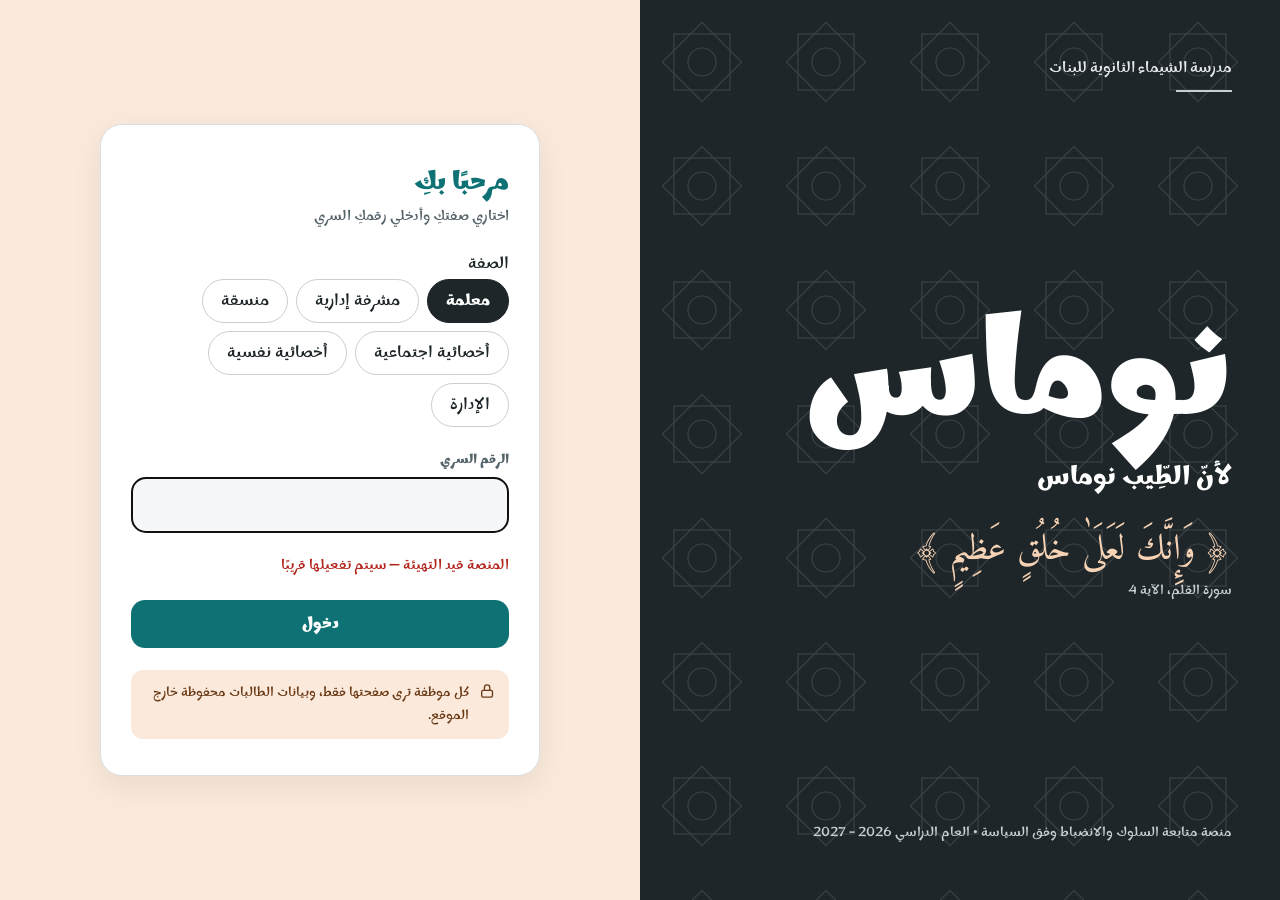
==== index.html @ 76bcd77a "منصة نوماس: الإصدار الأول — الأدوار والسياسة والرسائل ولوحة التحكم والتقرير الشهري Co-Authored-By: C" ====
<!doctype html>
<html lang="ar" dir="rtl">
<head>
<meta charset="utf-8">
<meta name="viewport" content="width=device-width, initial-scale=1, viewport-fit=cover">
<title>نوماس — متابعة السلوك والانضباط</title>
<meta name="description" content="منصة نوماس لمتابعة السلوك والانضباط — مدرسة الشيماء الثانوية للبنات">
<meta name="theme-color" content="#1E2629">
<link rel="manifest" href="manifest.webmanifest">
<link rel="icon" href="icons/icon-192.png">
<link rel="apple-touch-icon" href="icons/icon-192.png">
<meta name="apple-mobile-web-app-capable" content="yes">
<meta name="apple-mobile-web-app-title" content="نوماس">
<link rel="preconnect" href="https://fonts.googleapis.com">
<link rel="preconnect" href="https://fonts.gstatic.com" crossorigin>
<link href="https://fonts.googleapis.com/css2?family=Marhey:wght@300..700&family=Amiri:wght@400;700&display=swap" rel="stylesheet">
<link rel="stylesheet" href="style.css">
</head>
<body>
<div id="app"></div>
<noscript>يلزم تفعيل JavaScript لاستخدام منصة نوماس.</noscript>
<script src="config.js"></script>
<script src="app.js"></script>
</body>
</html>
---- style.css ----
/* منصة نوماس — الهوية: الفحمي والفيروز والمشمش • خط مرهي */
:root{
  --ink:#1E2629; --char:#1E2629; --char2:#2A3438;
  --tq:#0E7275; --tq-d:#0B5C5F; --tq-l:#DDF1F1; --tq-b:#18A0A4;
  --ap:#F7D3B5; --ap-l:#FBEADB; --ap-b:#F2CFB0; --ap-ink:#6B3A16;
  --sil:#C9CED3; --sil-l:#E6E9EC; --bg:#F7F6F4; --card:#FFFFFF; --mut:#55636A;
  --red:#B3261E; --red-l:#FBE4E2; --ok:#1E6B52; --ok-l:#E3F2EC; --warn:#8A5A00; --warn-l:#FFF2D6;
  --r:16px; --shadow:0 10px 30px rgba(30,38,41,.08);
}
*{box-sizing:border-box}
html,body{margin:0;background:var(--bg);color:var(--ink);font-family:'Marhey',system-ui,sans-serif;font-size:16px;line-height:1.7}
body{min-height:100vh}
button,input,select,textarea{font-family:inherit;font-size:16px;color:inherit}
a{color:var(--tq)}
.hidden{display:none!important}
.verse{font-family:'Amiri',serif}

/* ---------- الدخول ---------- */
.login{min-height:100vh;display:flex;flex-wrap:wrap}
.brand{flex:1 1 420px;background:var(--char);color:#fff;position:relative;overflow:hidden;padding:56px 48px;display:flex;flex-direction:column;justify-content:space-between;gap:32px}
.brand .pat{position:absolute;inset:0;opacity:.14;pointer-events:none}
.brand .school{position:relative;color:var(--sil-l);font-size:15px}
.brand .school::after{content:"";display:block;width:56px;height:2px;background:var(--sil);margin-top:8px}
.brand h1{position:relative;margin:0;font-size:clamp(84px,12vw,140px);line-height:1;font-weight:700}
.brand .tag{position:relative;font-size:clamp(20px,2.6vw,26px);font-weight:600;margin-top:4px}
.brand .verse{position:relative;font-size:clamp(24px,3vw,36px);color:var(--ap);line-height:1.6}
.brand .vref{position:relative;font-size:13px;color:var(--sil)}
.brand .foot{position:relative;font-size:13px;color:var(--sil)}
.login-side{flex:1 1 420px;background:var(--ap-l);display:flex;align-items:center;justify-content:center;padding:32px 16px}
.login-card{width:min(440px,100%);background:#fff;border:1px solid #DADFE3;border-radius:22px;padding:36px 30px;display:flex;flex-direction:column;gap:22px;box-shadow:var(--shadow)}
.login-card h2{margin:0;font-size:26px;color:var(--tq)}
.pills{display:flex;flex-wrap:wrap;gap:8px}
.pill{min-height:44px;padding:0 18px;border-radius:22px;border:1.5px solid var(--sil);background:#fff;cursor:pointer}
.pill[aria-pressed="true"]{background:var(--char);border-color:var(--char);color:#fff;font-weight:600}
.pin{height:56px;border:1.5px solid var(--sil);border-radius:14px;background:#F6F7F8;text-align:center;font-size:24px;letter-spacing:12px;width:100%}
.note{display:flex;gap:10px;align-items:flex-start;padding:12px 14px;border-radius:12px;background:var(--ap-l);color:var(--ap-ink);font-size:13px}

/* ---------- عام ---------- */
.btn{min-height:48px;padding:0 22px;border:none;border-radius:14px;background:var(--tq);color:#fff;font-weight:700;cursor:pointer;display:inline-flex;align-items:center;justify-content:center;gap:8px}
.btn:hover{background:var(--tq-d)}
.btn:disabled{opacity:.55;cursor:default}
.btn.sec{background:#fff;color:var(--ink);border:1.5px solid var(--sil);font-weight:600}
.btn.sec:hover{background:var(--bg)}
.btn.dark{background:var(--char)}
.btn.sm{min-height:40px;padding:0 14px;font-size:14px;border-radius:12px}
.btn.wide{width:100%}
.err{color:var(--red);font-size:14px;min-height:20px}
label.lbl{display:block;font-size:13px;font-weight:600;color:var(--mut);margin-bottom:6px}
.field{display:flex;flex-direction:column}
select.inp,input.inp,textarea.inp{min-height:48px;border:1.5px solid var(--sil);border-radius:12px;background:#fff;padding:0 14px;width:100%}
textarea.inp{padding:10px 14px;min-height:80px;resize:vertical}
.chip{display:inline-flex;align-items:center;gap:6px;min-height:28px;padding:0 12px;border-radius:14px;font-size:13px;background:var(--sil-l);color:var(--ink);white-space:nowrap}
.chip.tq{background:var(--tq-l);color:var(--tq-d)} .chip.ap{background:var(--ap-l);color:var(--ap-ink)}
.chip.red{background:var(--red-l);color:var(--red)} .chip.ok{background:var(--ok-l);color:var(--ok)} .chip.dark{background:var(--char);color:#fff}
.d1{background:#E8F3EE;color:#1E6B52}.d2{background:#FFF2D6;color:#7A5200}.d3{background:#FDE7DA;color:#8A3B12}.d4{background:#FBE4E2;color:#9B1C1C}

/* ---------- الهيكل ---------- */
.top{position:sticky;top:0;z-index:20;background:var(--char);color:#fff;height:70px;padding:0 24px;display:flex;align-items:center;justify-content:space-between;gap:16px}
.top .logo{font-size:34px;font-weight:700;line-height:1}
.top .tv{font-size:17px;color:var(--ap)}
.top .right{display:flex;align-items:center;gap:14px}
.top .who{display:flex;flex-direction:column;align-items:flex-end;line-height:1.3}
.top .who b{font-size:15px}.top .who span{font-size:12px;color:var(--sil)}
.iconbtn{position:relative;width:44px;height:44px;border-radius:22px;border:none;background:rgba(255,255,255,.08);color:#fff;display:flex;align-items:center;justify-content:center;cursor:pointer}
.badge{position:absolute;top:-2px;left:-2px;min-width:20px;height:20px;border-radius:10px;background:var(--ap);color:var(--ap-ink);font-size:12px;font-weight:700;display:flex;align-items:center;justify-content:center;padding:0 5px}
.shell{display:flex;max-width:1360px;margin:0 auto;gap:24px;padding:24px;align-items:flex-start}
.nav{flex:0 0 220px;position:sticky;top:94px;display:flex;flex-direction:column;gap:6px}
.nav button{min-height:48px;text-align:right;border:none;background:transparent;border-radius:12px;padding:0 16px;cursor:pointer;display:flex;align-items:center;gap:10px;color:var(--ink)}
.nav button[aria-current="page"]{background:#fff;color:var(--tq);font-weight:700;box-shadow:var(--shadow)}
.nav button .n{margin-inline-start:auto;min-width:24px;height:24px;border-radius:12px;background:var(--ap);color:var(--ap-ink);font-size:12px;font-weight:700;display:flex;align-items:center;justify-content:center}
.main{flex:1 1 0;min-width:0;display:flex;flex-direction:column;gap:20px}
.welcome{display:flex;align-items:center;justify-content:space-between;flex-wrap:wrap;gap:8px;padding:14px 20px;border-radius:var(--r);background:var(--ap-l);border:1px solid var(--ap-b)}
.welcome .tg{color:var(--tq);font-size:18px}
h2.pt{margin:0;font-size:24px;color:var(--ink)} .sub{margin:0;color:var(--mut);font-size:14px}
.card{background:#fff;border:1px solid #DADFE3;border-radius:20px;padding:22px}
.grid{display:grid;gap:16px}
.g2{grid-template-columns:repeat(2,minmax(0,1fr))}.g3{grid-template-columns:repeat(3,minmax(0,1fr))}.g4{grid-template-columns:repeat(4,minmax(0,1fr))}

/* ---------- الخطوات ---------- */
.step{display:flex;flex-direction:column;gap:12px}
.step .sh{display:flex;align-items:center;gap:10px;font-weight:700}
.step .num{width:30px;height:30px;border-radius:15px;background:var(--char);color:#fff;display:flex;align-items:center;justify-content:center;font-size:14px}
.step.done .num{background:var(--tq)}
.step.locked{opacity:.45;pointer-events:none}
.opts{display:flex;flex-wrap:wrap;gap:8px}
.opt{min-height:44px;padding:6px 16px;border-radius:14px;border:1.5px solid var(--sil);background:#fff;cursor:pointer;text-align:right}
.opt[aria-pressed="true"]{border-color:var(--tq);background:var(--tq-l);color:var(--tq-d);font-weight:700}
.search{position:relative}
.search input{padding-inline-start:44px}
.search svg{position:absolute;top:14px;right:14px;pointer-events:none}
.list{max-height:340px;overflow:auto;border:1px solid var(--sil-l);border-radius:14px;background:#fff}
.list button{display:flex;width:100%;align-items:center;gap:10px;justify-content:space-between;min-height:48px;padding:8px 14px;border:none;border-bottom:1px solid var(--sil-l);background:#fff;cursor:pointer;text-align:right}
.list button:hover,.list button[aria-pressed="true"]{background:var(--tq-l)}
.list .grp{position:sticky;top:0;background:var(--bg);font-size:12px;font-weight:700;color:var(--mut);padding:6px 14px}

/* ---------- المطلوب حسب السياسة ---------- */
.policy{background:var(--ap-l);border:1px solid var(--ap-b);border-radius:20px;padding:20px 22px;display:flex;flex-direction:column;gap:12px}
.policy h3{margin:0;font-size:18px}
.policy .act{font-size:17px;font-weight:600;line-height:1.9}
.policy .tel{display:flex;align-items:center;gap:10px;padding:10px 14px;border-radius:12px;background:#fff;border:1px solid var(--ap-b)}
.done-box{background:var(--char);color:#fff;border-radius:20px;padding:20px 22px;display:flex;flex-direction:column;gap:6px}
.done-box .verse,.done-box .tg{color:var(--ap);font-size:20px}

/* ---------- البطاقات ---------- */
.items{display:flex;flex-direction:column;gap:12px}
.item{background:#fff;border:1px solid #DADFE3;border-radius:18px;padding:16px 18px;display:flex;flex-direction:column;gap:10px}
.item.late{border-color:#EDB1AC;box-shadow:inset 4px 0 0 var(--red)}
.item.focus{outline:3px solid var(--tq-b);outline-offset:2px}
.item .hd{display:flex;justify-content:space-between;align-items:flex-start;gap:10px;flex-wrap:wrap}
.item .nm{font-weight:700;font-size:17px}
.item .meta{display:flex;flex-wrap:wrap;gap:6px}
.item .row{font-size:14px;color:var(--mut)}
.item .req{background:var(--ap-l);border-radius:12px;padding:10px 14px;font-size:15px}
.item form{display:grid;grid-template-columns:repeat(3,minmax(0,1fr));gap:12px;align-items:end}
.timeline{display:flex;flex-wrap:wrap;gap:6px}
.empty{text-align:center;color:var(--mut);padding:36px 16px}
.empty .verse,.empty .tg{display:block;color:var(--tq);font-size:20px;margin-bottom:6px}

/* ---------- اللوحة ---------- */
.tile{background:#fff;border:1px solid #DADFE3;border-radius:18px;padding:16px 18px;display:flex;flex-direction:column;gap:2px}
.tile b{font-size:30px;color:var(--tq);line-height:1.2}.tile span{font-size:13px;color:var(--mut)}
.tile.warn{background:var(--ap-l);border-color:var(--ap-b)}.tile.warn b{color:var(--ap-ink)}
table.t{width:100%;border-collapse:collapse;font-size:14px}
table.t th{background:var(--char);color:#fff;font-weight:600;padding:10px;text-align:right}
table.t td{padding:9px 10px;border-bottom:1px solid var(--sil-l)}
table.t tr:nth-child(even) td{background:#FAFAF9}
.tw{overflow-x:auto;border-radius:14px;border:1px solid #DADFE3}
.bar{height:10px;border-radius:5px;background:var(--tq-b)}
.barrow{display:grid;grid-template-columns:170px 1fr 40px;gap:10px;align-items:center;font-size:14px}
.cols{display:flex;align-items:flex-end;gap:10px;height:170px;padding-top:10px}
.cols .c{flex:1;display:flex;flex-direction:column;align-items:center;gap:6px;font-size:12px;color:var(--mut)}
.cols .c i{display:block;width:100%;max-width:38px;border-radius:8px 8px 0 0;background:var(--tq)}
.cols .c i.ap{background:var(--ap)}

/* ---------- النوافذ والتنبيهات ---------- */
.modal{position:fixed;inset:0;background:rgba(30,38,41,.55);z-index:50;display:flex;align-items:center;justify-content:center;padding:16px}
.modal .box{width:min(560px,100%);max-height:88vh;overflow:auto;background:#fff;border-radius:22px;padding:26px;display:flex;flex-direction:column;gap:14px}
.modal .box h3{margin:0;font-size:22px}
.task{display:flex;align-items:center;justify-content:space-between;gap:12px;padding:12px 14px;border-radius:14px;background:var(--bg)}
.task.late{background:var(--red-l)}
.toast{position:fixed;bottom:24px;left:50%;transform:translateX(-50%);z-index:60;background:var(--char);color:#fff;border-radius:16px;padding:14px 20px;box-shadow:var(--shadow);display:flex;gap:12px;align-items:center;max-width:92vw}
.toast.ok{background:var(--tq)}.toast.bad{background:var(--red)}
.loading{position:fixed;inset:0;z-index:70;display:flex;align-items:center;justify-content:center;background:rgba(247,246,244,.6)}
.spin{width:46px;height:46px;border-radius:50%;border:4px solid var(--sil-l);border-top-color:var(--tq);animation:sp 1s linear infinite}
@keyframes sp{to{transform:rotate(360deg)}}
.msg{display:flex;flex-direction:column;gap:6px;padding:14px 16px;border-radius:16px;background:#fff;border:1px solid #DADFE3;cursor:pointer}
.msg.unread{border-color:var(--tq-b);box-shadow:inset 4px 0 0 var(--tq-b)}
.msg .body{white-space:pre-line;font-size:15px;line-height:1.9}
.recips{display:flex;flex-wrap:wrap;gap:6px}

/* ---------- التقرير الشهري ---------- */
.report{background:#fff;border:1px solid #DADFE3;border-radius:6px;padding:40px 44px;font-size:15px}
.report h1{text-align:center;margin:0;font-size:22px}.report h2{font-size:17px;background:var(--char);color:#fff;padding:6px 12px;border-radius:6px;margin:22px 0 10px}
.report p{text-align:justify;line-height:2}
.report .sig{display:grid;grid-template-columns:repeat(3,1fr);text-align:center;margin-top:44px;gap:12px}
.report .sig b{display:block}

/* ---------- الجوال ---------- */
@media (max-width:860px){
  .shell{padding:14px;gap:14px;flex-direction:column}
  .nav{position:fixed;bottom:0;left:0;right:0;top:auto;z-index:30;flex-direction:row;background:#fff;border-top:1px solid #DADFE3;padding:6px;gap:2px;overflow-x:auto}
  .nav button{flex:1 0 auto;flex-direction:column;justify-content:center;gap:0;min-height:56px;font-size:12px;padding:0 10px;text-align:center}
  .nav button .n{position:absolute;margin:0;transform:translate(-14px,-14px)}
  .nav button{position:relative}
  .main{padding-bottom:84px}
  .top{height:60px;padding:0 14px}.top .tv,.top .who{display:none}.top .logo{font-size:28px}
  .g2,.g3,.g4{grid-template-columns:minmax(0,1fr)}
  .item form{grid-template-columns:minmax(0,1fr)}
  .brand{padding:36px 24px;flex-basis:100%}
  .barrow{grid-template-columns:110px 1fr 32px}
  .report{padding:20px}
}
@media print{
  .top,.nav,.welcome,.noprint,.toast{display:none!important}
  .shell{padding:0;display:block}.main{padding:0}
  .report{border:none;padding:0}
  body{background:#fff}
}
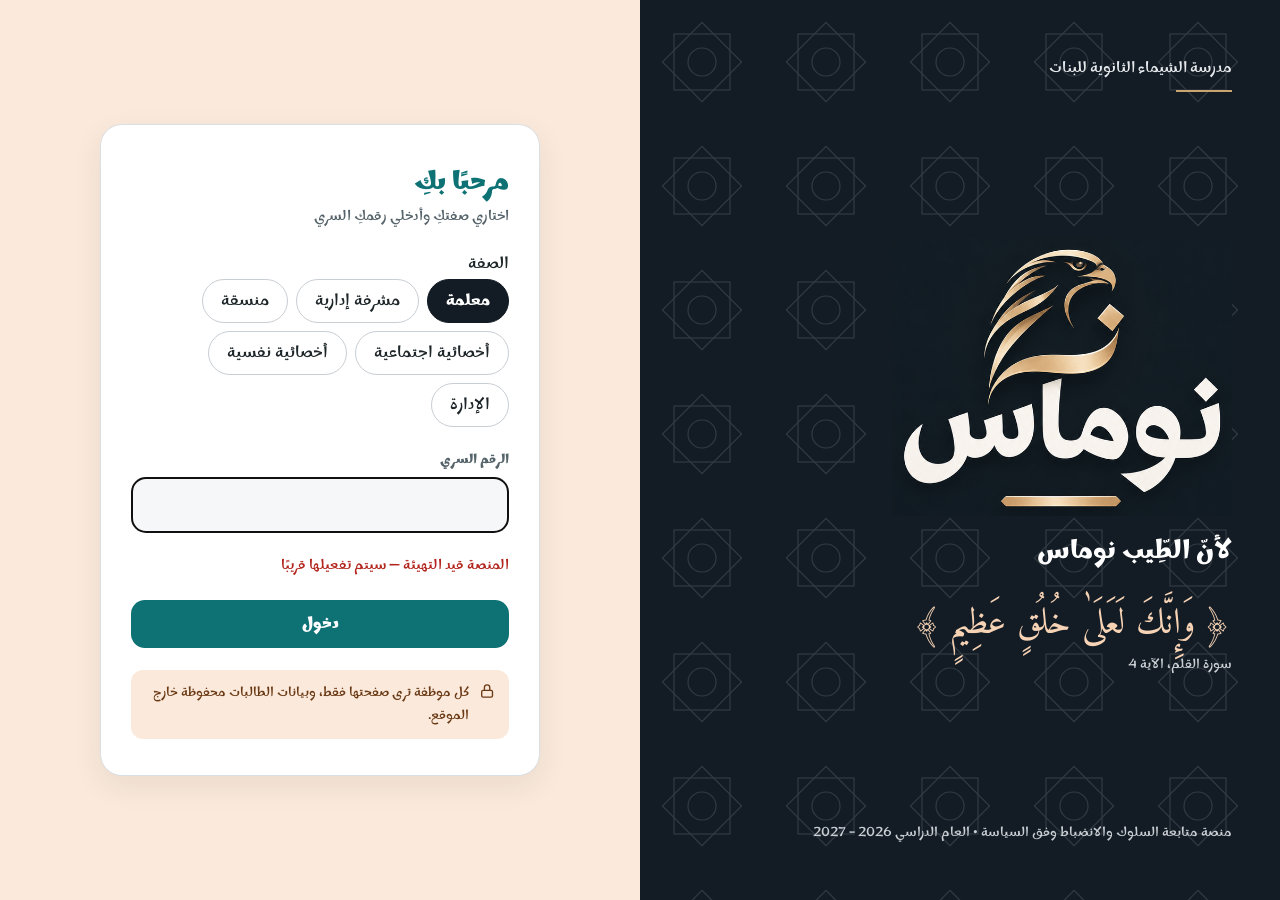
==== commit 82c00038: "اعتماد شعار الصقر لنوماس: شاشة الدخول والشريط العلوي وأيقونة التطبيق Co-Authored-By: Claude Opus 5.5" ====
--- a/index.html
+++ b/index.html
@@ -5,7 +5,7 @@
 <meta name="viewport" content="width=device-width, initial-scale=1, viewport-fit=cover">
 <title>نوماس — متابعة السلوك والانضباط</title>
 <meta name="description" content="منصة نوماس لمتابعة السلوك والانضباط — مدرسة الشيماء الثانوية للبنات">
-<meta name="theme-color" content="#1E2629">
+<meta name="theme-color" content="#131C25">
 <link rel="manifest" href="manifest.webmanifest">
 <link rel="icon" href="icons/icon-192.png">
 <link rel="apple-touch-icon" href="icons/icon-192.png">
--- a/style.css
+++ b/style.css
@@ -1,6 +1,6 @@
 /* منصة نوماس — الهوية: الفحمي والفيروز والمشمش • خط مرهي */
 :root{
-  --ink:#1E2629; --char:#1E2629; --char2:#2A3438;
+  --ink:#1E2629; --char:#131C25; --char2:#1C2732; --gold:#C9A46E;
   --tq:#0E7275; --tq-d:#0B5C5F; --tq-l:#DDF1F1; --tq-b:#18A0A4;
   --ap:#F7D3B5; --ap-l:#FBEADB; --ap-b:#F2CFB0; --ap-ink:#6B3A16;
   --sil:#C9CED3; --sil-l:#E6E9EC; --bg:#F7F6F4; --card:#FFFFFF; --mut:#55636A;
@@ -20,8 +20,8 @@
 .brand{flex:1 1 420px;background:var(--char);color:#fff;position:relative;overflow:hidden;padding:56px 48px;display:flex;flex-direction:column;justify-content:space-between;gap:32px}
 .brand .pat{position:absolute;inset:0;opacity:.14;pointer-events:none}
 .brand .school{position:relative;color:var(--sil-l);font-size:15px}
-.brand .school::after{content:"";display:block;width:56px;height:2px;background:var(--sil);margin-top:8px}
-.brand h1{position:relative;margin:0;font-size:clamp(84px,12vw,140px);line-height:1;font-weight:700}
+.brand .school::after{content:"";display:block;width:56px;height:2px;background:var(--gold);margin-top:8px}
+.brand h1{position:relative;margin:0;line-height:0}.brand h1 img{width:min(340px,70vw);height:auto;display:block}
 .brand .tag{position:relative;font-size:clamp(20px,2.6vw,26px);font-weight:600;margin-top:4px}
 .brand .verse{position:relative;font-size:clamp(24px,3vw,36px);color:var(--ap);line-height:1.6}
 .brand .vref{position:relative;font-size:13px;color:var(--sil)}
@@ -56,7 +56,7 @@
 
 /* ---------- الهيكل ---------- */
 .top{position:sticky;top:0;z-index:20;background:var(--char);color:#fff;height:70px;padding:0 24px;display:flex;align-items:center;justify-content:space-between;gap:16px}
-.top .logo{font-size:34px;font-weight:700;line-height:1}
+.top .logo{line-height:0}.top .logo img{height:48px;width:auto;display:block}
 .top .tv{font-size:17px;color:var(--ap)}
 .top .right{display:flex;align-items:center;gap:14px}
 .top .who{display:flex;flex-direction:column;align-items:flex-end;line-height:1.3}
@@ -163,7 +163,7 @@
   .nav button .n{position:absolute;margin:0;transform:translate(-14px,-14px)}
   .nav button{position:relative}
   .main{padding-bottom:84px}
-  .top{height:60px;padding:0 14px}.top .tv,.top .who{display:none}.top .logo{font-size:28px}
+  .top{height:60px;padding:0 14px}.top .tv,.top .who{display:none}.top .logo img{height:40px}
   .g2,.g3,.g4{grid-template-columns:minmax(0,1fr)}
   .item form{grid-template-columns:minmax(0,1fr)}
   .brand{padding:36px 24px;flex-basis:100%}
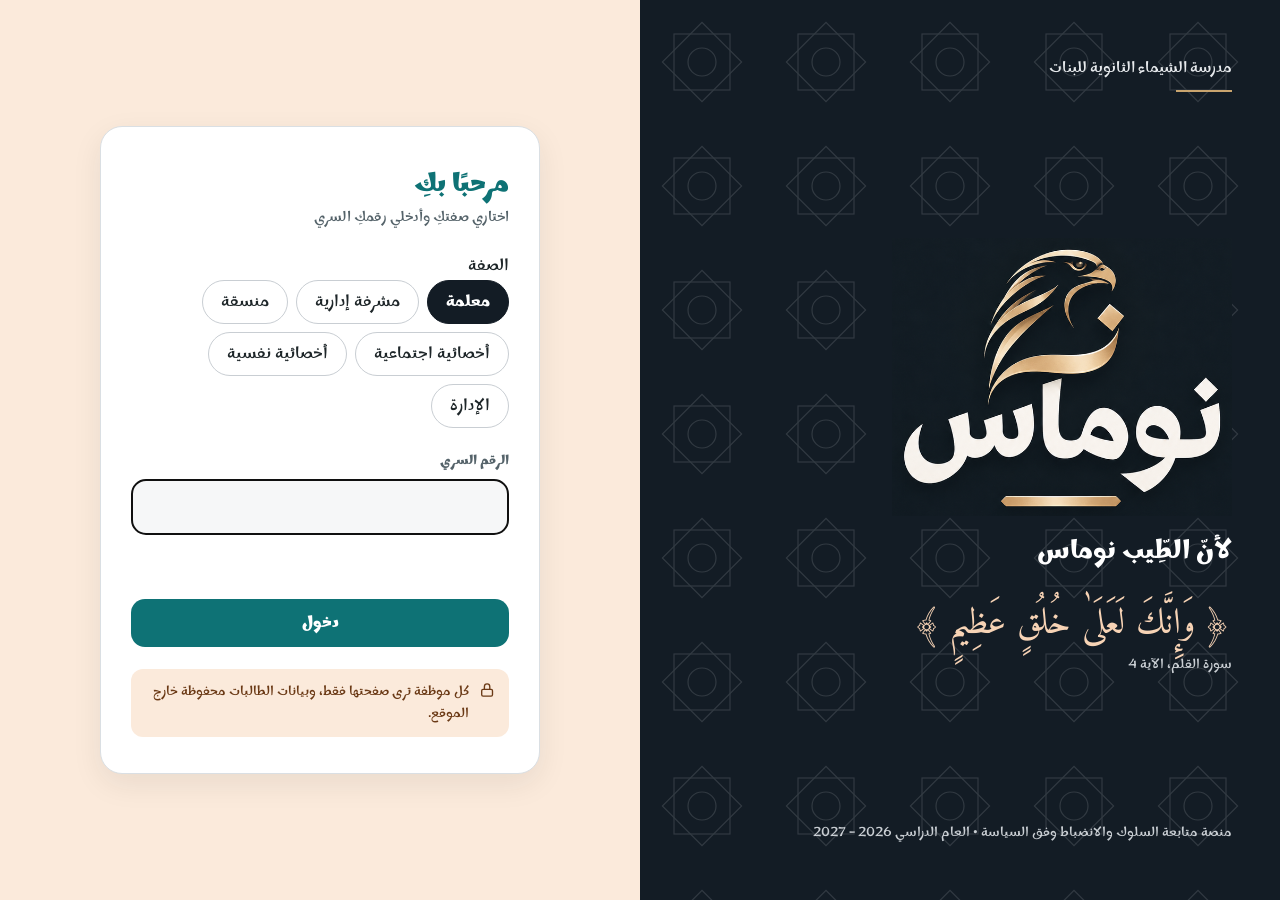
==== commit bce011a0: "تحسين العرض على الجوال: شريط تنقل يتسع لكل الصفحات، وبطاقات المؤشرات بعمودين، وجداول قابلة للتمرير، " ====
--- a/index.html
+++ b/index.html
@@ -8,7 +8,7 @@
 <meta name="theme-color" content="#131C25">
 <link rel="manifest" href="manifest.webmanifest">
 <link rel="icon" href="icons/icon-192.png">
-<link rel="apple-touch-icon" href="icons/icon-192.png">
+<link rel="apple-touch-icon" href="icons/apple-touch-icon.png">
 <meta name="apple-mobile-web-app-capable" content="yes">
 <meta name="apple-mobile-web-app-title" content="نوماس">
 <link rel="preconnect" href="https://fonts.googleapis.com">
--- a/style.css
+++ b/style.css
@@ -157,14 +157,23 @@
 
 /* ---------- الجوال ---------- */
 @media (max-width:860px){
-  .shell{padding:14px;gap:14px;flex-direction:column}
+  .shell{padding:14px;gap:14px;flex-direction:column;align-items:stretch}
+  .main{width:100%}
   .nav{position:fixed;bottom:0;left:0;right:0;top:auto;z-index:30;flex-direction:row;background:#fff;border-top:1px solid #DADFE3;padding:6px;gap:2px;overflow-x:auto}
-  .nav button{flex:1 0 auto;flex-direction:column;justify-content:center;gap:0;min-height:56px;font-size:12px;padding:0 10px;text-align:center}
+  .nav button{flex:1 1 0;min-width:0;flex-direction:column;justify-content:center;gap:0;min-height:56px;font-size:12px;line-height:1.3;padding:0 3px;text-align:center;white-space:normal;word-break:keep-all}
+  .nav button:only-child,.nav button:nth-last-child(n+6),.nav button:nth-last-child(n+6)~button{font-size:10.5px}
+  table.t{display:block;overflow-x:auto;-webkit-overflow-scrolling:touch;font-size:13px}
+  table.t th{white-space:nowrap}
+  #rx{overflow-x:auto}
+  html,body{overflow-x:hidden}
+  .grid>*,.card{min-width:0}
+  input,select,textarea{max-width:100%;min-width:0}
   .nav button .n{position:absolute;margin:0;transform:translate(-14px,-14px)}
   .nav button{position:relative}
   .main{padding-bottom:84px}
   .top{height:60px;padding:0 14px}.top .tv,.top .who{display:none}.top .logo img{height:40px}
-  .g2,.g3,.g4{grid-template-columns:minmax(0,1fr)}
+  .g2,.g3{grid-template-columns:minmax(0,1fr)}
+  .g4{grid-template-columns:repeat(2,minmax(0,1fr));gap:10px}
   .item form{grid-template-columns:minmax(0,1fr)}
   .brand{padding:36px 24px;flex-basis:100%}
   .barrow{grid-template-columns:110px 1fr 32px}
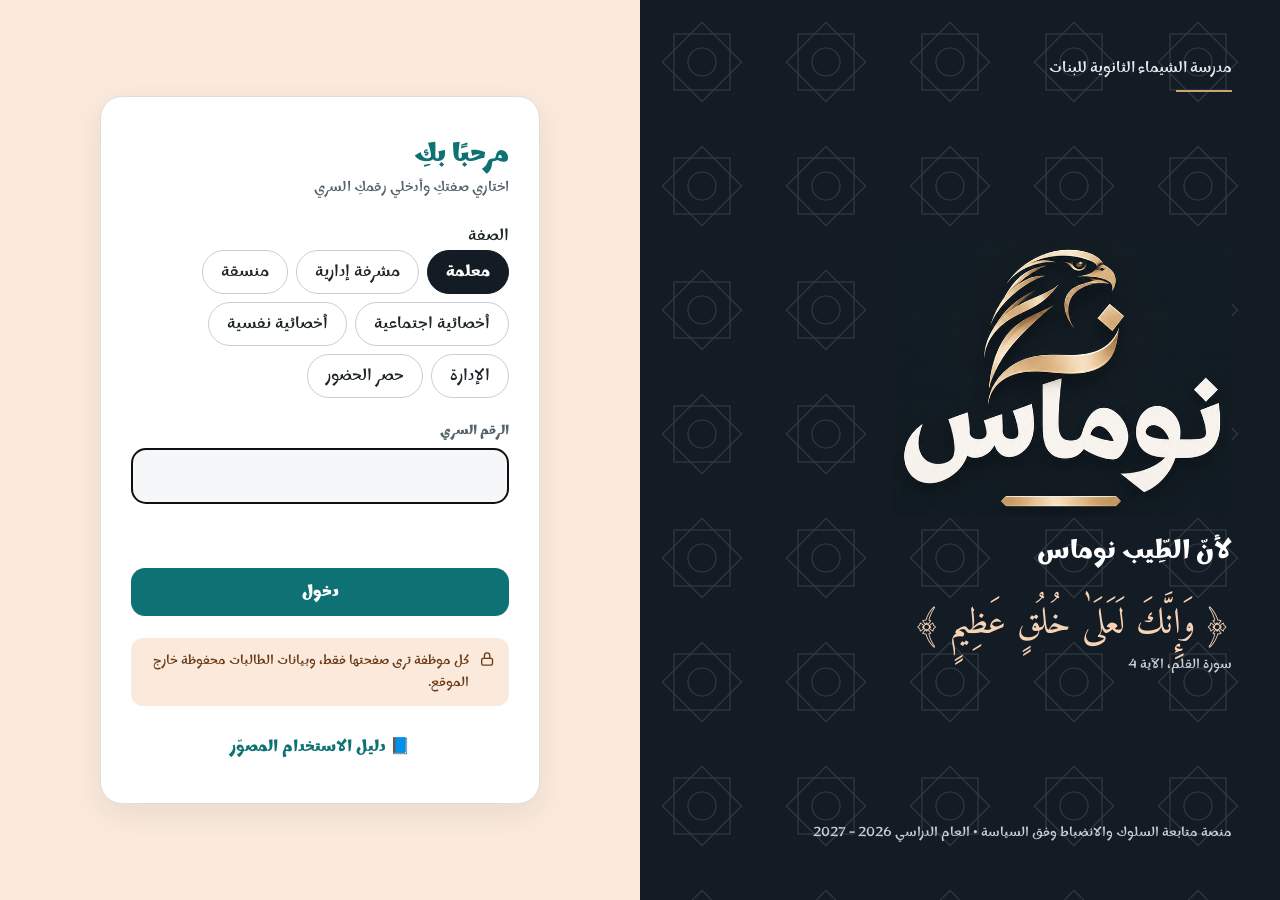
==== commit 8fc1b02f: "الاستمارات الرسمية: نموذج 10 و9 و5 — تعبئة تلقائية، معاينة، طباعة في ورقة واحدة، وإرسال بالبريد مع ن" ====
--- a/index.html
+++ b/index.html
@@ -13,13 +13,14 @@
 <meta name="apple-mobile-web-app-title" content="نوماس">
 <link rel="preconnect" href="https://fonts.googleapis.com">
 <link rel="preconnect" href="https://fonts.gstatic.com" crossorigin>
-<link href="https://fonts.googleapis.com/css2?family=Marhey:wght@300..700&family=Amiri:wght@400;700&display=swap" rel="stylesheet">
+<link href="https://fonts.googleapis.com/css2?family=Marhey:wght@300..700&family=Amiri:wght@400;700&family=Noto+Naskh+Arabic:wght@400;700&display=swap" rel="stylesheet">
 <link rel="stylesheet" href="style.css">
 </head>
 <body>
 <div id="app"></div>
 <noscript>يلزم تفعيل JavaScript لاستخدام منصة نوماس.</noscript>
 <script src="config.js"></script>
+<script src="forms.js"></script>
 <script src="app.js"></script>
 </body>
 </html>
--- a/style.css
+++ b/style.css
@@ -138,7 +138,7 @@
 .modal .box h3{margin:0;font-size:22px}
 .task{display:flex;align-items:center;justify-content:space-between;gap:12px;padding:12px 14px;border-radius:14px;background:var(--bg)}
 .task.late{background:var(--red-l)}
-.toast{position:fixed;bottom:24px;left:50%;transform:translateX(-50%);z-index:60;background:var(--char);color:#fff;border-radius:16px;padding:14px 20px;box-shadow:var(--shadow);display:flex;gap:12px;align-items:center;max-width:92vw}
+.toast{white-space:pre-line;position:fixed;bottom:24px;left:50%;transform:translateX(-50%);z-index:60;background:var(--char);color:#fff;border-radius:16px;padding:14px 20px;box-shadow:var(--shadow);display:flex;gap:12px;align-items:center;max-width:92vw}
 .toast.ok{background:var(--tq)}.toast.bad{background:var(--red)}
 .loading{position:fixed;inset:0;z-index:70;display:flex;align-items:center;justify-content:center;background:rgba(247,246,244,.6)}
 .spin{width:46px;height:46px;border-radius:50%;border:4px solid var(--sil-l);border-top-color:var(--tq);animation:sp 1s linear infinite}
@@ -155,8 +155,25 @@
 .report .sig{display:grid;grid-template-columns:repeat(3,1fr);text-align:center;margin-top:44px;gap:12px}
 .report .sig b{display:block}
 
+
+/* ---------- القسمان: السلوك / الغياب ---------- */
+.secsw{display:grid;grid-template-columns:1fr 1fr;gap:6px;padding:6px;background:#fff;border:1px solid #DADFE3;border-radius:18px}
+.secsw button{position:relative;min-height:48px;border:none;border-radius:13px;background:transparent;font:inherit;font-size:16px;font-weight:600;color:var(--mut);cursor:pointer;display:flex;align-items:center;justify-content:center;gap:8px}
+.secsw button[aria-selected="true"]{background:var(--char);color:#fff}
+.secsw .n{min-width:22px;height:22px;border-radius:11px;background:var(--ap);color:var(--ap-ink);font-size:12px;font-weight:700;display:inline-flex;align-items:center;justify-content:center;padding:0 6px}
+.decrow{display:grid;grid-template-columns:minmax(0,1.4fr) minmax(0,1fr) minmax(0,1.3fr);gap:10px;align-items:center;padding:10px 0;border-top:1px solid var(--sil-l)}
+.decrow details{grid-column:1/-1}
+.smsbox{display:flex;flex-direction:column;gap:8px;background:var(--bg);border-radius:12px;padding:10px 12px}
+.sms{font-size:14px;line-height:1.9;color:var(--ink)}
+.list button[disabled]{opacity:.55;cursor:default}
+a.btn{text-decoration:none;display:inline-flex;align-items:center;justify-content:center}
+
+.guide-link{display:block;text-align:center;color:var(--tq);font-weight:600;text-decoration:none;padding:6px}
+.guide-link:hover{text-decoration:underline}
 /* ---------- الجوال ---------- */
 @media (max-width:860px){
+  .decrow{grid-template-columns:minmax(0,1fr)}
+  .secsw button{font-size:14px;min-height:44px}
   .shell{padding:14px;gap:14px;flex-direction:column;align-items:stretch}
   .main{width:100%}
   .nav{position:fixed;bottom:0;left:0;right:0;top:auto;z-index:30;flex-direction:row;background:#fff;border-top:1px solid #DADFE3;padding:6px;gap:2px;overflow-x:auto}
@@ -184,4 +201,65 @@
   .shell{padding:0;display:block}.main{padding:0}
   .report{border:none;padding:0}
   body{background:#fff}
-}
+  .secsw{display:none!important}
+  .printhead{display:block!important;font-size:16px;margin-bottom:8px}
+  table.t{display:table!important;font-size:12px}
+}
+.printhead{display:none}
+.dcards{display:none}
+@media (max-width:760px){.dcards{display:flex}.dtable{display:none!important}}
+@media print{.dcards{display:none!important}.dtable{display:table!important}}
+
+/* ===== الاستمارات الرسمية ===== */
+.nf-btns{display:flex;flex-wrap:wrap;gap:8px}
+.nf-pbtn{font-family:inherit;font-weight:700;font-size:14px;border:none;border-radius:12px;padding:9px 14px;background:#FFD60A;color:#2B2300;box-shadow:0 0 0 3px rgba(255,214,10,.35);cursor:pointer}
+.nf-pbtn:hover{background:#FFE34D}
+.nf-pbtn:focus-visible{outline:3px solid #131C25;outline-offset:2px}
+#nf-modal{position:fixed;inset:0;z-index:80}
+.nf-back{position:absolute;inset:0;background:rgba(19,28,37,.55)}
+.nf-dlg{position:absolute;inset:3vh 2vw;max-width:980px;margin:0 auto;background:var(--bg,#F7F6F4);border-radius:18px;display:flex;flex-direction:column;overflow:hidden}
+.nf-bar{display:flex;flex-wrap:wrap;gap:10px;justify-content:space-between;align-items:center;padding:12px 16px;background:#fff;border-bottom:1px solid #DADFE3}
+.nf-acts{display:flex;gap:8px;flex-wrap:wrap}
+.nf-mail{display:grid;gap:8px;padding:12px 16px;background:#FFFBE6;border-bottom:1px solid #F2E3A0}
+.nf-cc{font-size:14px}
+.nf-hint{margin:8px 16px 0;font-size:13px;color:#55636A}
+.nf-stage{flex:1;overflow:auto;padding:14px;display:flex;justify-content:center}
+body.nf-open{overflow:hidden}
+.nf-paper{background:#fff;color:#111;width:190mm;min-width:190mm;padding:0;font-family:'Noto Naskh Arabic','Traditional Arabic','Times New Roman',serif;font-size:15px;line-height:1.6;direction:rtl;box-shadow:0 0 0 12px #fff,0 6px 24px rgba(0,0,0,.18);align-self:flex-start;margin:12px}
+.nf-top{display:flex;justify-content:space-between;align-items:center;margin-bottom:4px}
+.nf-tag{border:1px solid #9A9A9A;border-radius:8px;padding:0 10px;color:#7E1416;font-size:.85em}
+.nf-sub{font-weight:700}
+.nf-title{text-align:center;font-weight:700;font-size:1.25em;margin:4px 0 10px}
+.nf-paper table.nf{width:100%;border-collapse:collapse;margin:0 0 8px;table-layout:auto}
+.nf-paper table.nf td,.nf-paper table.nf th{border:1px solid #333;padding:3px 6px;vertical-align:middle;text-align:right}
+.nf-paper table.nf th{background:#7E1416;color:#fff;font-weight:700;text-align:center;-webkit-print-color-adjust:exact;print-color-adjust:exact}
+.nf-paper td.l{background:#EDEDED;font-weight:700;white-space:nowrap;width:1%;-webkit-print-color-adjust:exact;print-color-adjust:exact}
+.nf-paper td.p0{padding:0}
+.nf-paper .v{color:#0B3D91;font-weight:700}
+.nf-paper td.acts{line-height:1.7;vertical-align:top}
+.nf-paper table.two td.acts{width:50%}
+.nf-qt{border-collapse:collapse;width:100%}
+.nf-qt td.nf-q{border-left:1px solid #333;text-align:center;padding:3px 0;width:9.09%;font-variant-numeric:tabular-nums}
+.nf-qt td.nf-q:last-child{border-left:none}
+.nf-g{display:flex;flex-wrap:wrap;gap:2px 16px}
+.nf-g span{white-space:nowrap}
+.nf-sl{font-weight:700;margin-top:2px}
+.nf-cb{cursor:pointer;font-family:'Segoe UI Symbol','DejaVu Sans',sans-serif}
+.nf-cb.on{color:#0B3D91;font-weight:700}
+.nf-ed{display:inline-block;min-width:7em;border-bottom:1px dotted #777;color:#0B3D91;font-weight:700;outline:none}
+.nf-ed:focus{background:#FFF7CC}
+.nf-sig{width:100%;margin-top:14px;border-collapse:collapse}
+.nf-sig td{text-align:center;vertical-align:top;padding:4px}
+.nf-sig .nm{color:#0B3D91;font-weight:700;min-height:1.4em}
+.nf-sig .ln{color:#555;margin-top:6px}
+.nf-foot{border-top:1px solid #C9A46E;margin-top:12px;padding-top:4px;font-size:.8em;color:#555;text-align:left}
+.nf-snap .nf-ed{border-bottom-color:transparent}
+@page{size:A4;margin:10mm}
+@media print{
+  body.nf-printing > *:not(#nf-modal){display:none!important}
+  body.nf-printing .nf-back,body.nf-printing .nf-bar,body.nf-printing .nf-mail,body.nf-printing .nf-hint{display:none!important}
+  body.nf-printing #nf-modal,body.nf-printing .nf-dlg,body.nf-printing .nf-stage{position:static!important;inset:auto;overflow:visible!important;background:#fff!important;display:block!important;padding:0!important;margin:0!important;max-width:none;border-radius:0}
+  body.nf-printing #nf-paper{margin:0!important;box-shadow:none!important;width:190mm;break-inside:avoid;page-break-inside:avoid}
+  body.nf-printing .nf-ed{border-bottom-color:transparent}
+  body.nf-printing{overflow:visible!important;background:#fff!important}
+}
